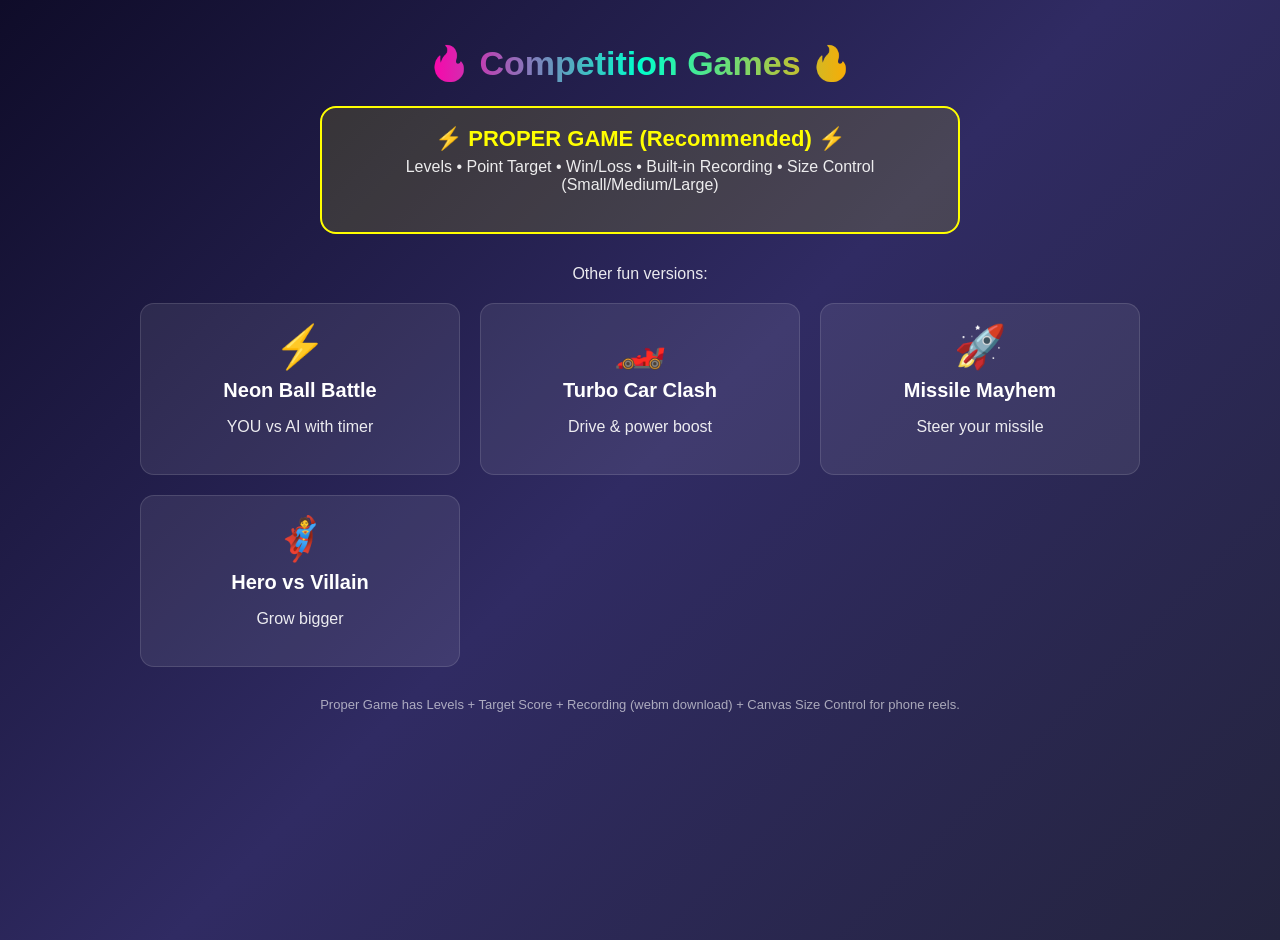
==== index.html @ e2aec72e "Add featured Proper Game with levels and recording" ====
<!DOCTYPE html>
<html lang="en">
<head>
<meta charset="UTF-8">
<meta name="viewport" content="width=device-width, initial-scale=1.0">
<title>Competition Games Collection</title>
<style>
  body {
    margin: 0;
    background: linear-gradient(135deg, #0f0c29, #302b63, #24243e);
    color: #fff;
    font-family: 'Segoe UI', Arial, sans-serif;
    min-height: 100vh;
    display: flex;
    flex-direction: column;
    align-items: center;
    padding: 20px;
  }
  h1 {
    font-size: 34px;
    margin-bottom: 8px;
    background: linear-gradient(90deg, #ff00aa, #00ffcc, #ffaa00);
    -webkit-background-clip: text;
    -webkit-text-fill-color: transparent;
    text-align: center;
  }
  .featured {
    background: rgba(255,255,0,0.12);
    border: 2px solid #ffff00;
    border-radius: 16px;
    padding: 18px;
    margin: 15px 0;
    text-align: center;
    max-width: 600px;
  }
  .featured a { color: #ffff00; font-size: 22px; font-weight: bold; text-decoration: none; }
  .featured p { margin-top: 6px; opacity: 0.9; }
  p { text-align: center; max-width: 720px; opacity: 0.9; margin-bottom: 20px; }
  .grid {
    display: grid;
    grid-template-columns: repeat(auto-fit, minmax(260px, 1fr));
    gap: 20px;
    width: 100%;
    max-width: 1000px;
  }
  .card {
    background: rgba(255,255,255,0.08);
    border-radius: 14px;
    padding: 18px;
    text-align: center;
    text-decoration: none;
    color: #fff;
    border: 1px solid rgba(255,255,255,0.12);
    transition: transform 0.25s;
  }
  .card:hover { transform: translateY(-6px); }
  .emoji { font-size: 42px; }
  .card h2 { margin: 8px 0; font-size: 20px; }
  footer { margin-top: 30px; opacity: 0.6; font-size: 13px; text-align: center; }
</style>
</head>
<body>
<h1>🔥 Competition Games 🔥</h1>

<div class="featured">
  <a href="proper_game.html">⚡ PROPER GAME (Recommended) ⚡</a>
  <p>Levels • Point Target • Win/Loss • Built-in Recording • Size Control (Small/Medium/Large)</p>
</div>

<p>Other fun versions:</p>

<div class="grid">
  <a class="card" href="ball_battle.html">
    <div class="emoji">⚡</div>
    <h2>Neon Ball Battle</h2>
    <p>YOU vs AI with timer</p>
  </a>
  <a class="card" href="car_clash.html">
    <div class="emoji">🏎️</div>
    <h2>Turbo Car Clash</h2>
    <p>Drive & power boost</p>
  </a>
  <a class="card" href="missile_mayhem.html">
    <div class="emoji">🚀</div>
    <h2>Missile Mayhem</h2>
    <p>Steer your missile</p>
  </a>
  <a class="card" href="hero_clash.html">
    <div class="emoji">🦸</div>
    <h2>Hero vs Villain</h2>
    <p>Grow bigger</p>
  </a>
</div>

<footer>
  Proper Game has Levels + Target Score + Recording (webm download) + Canvas Size Control for phone reels.
</footer>
</body>
</html>
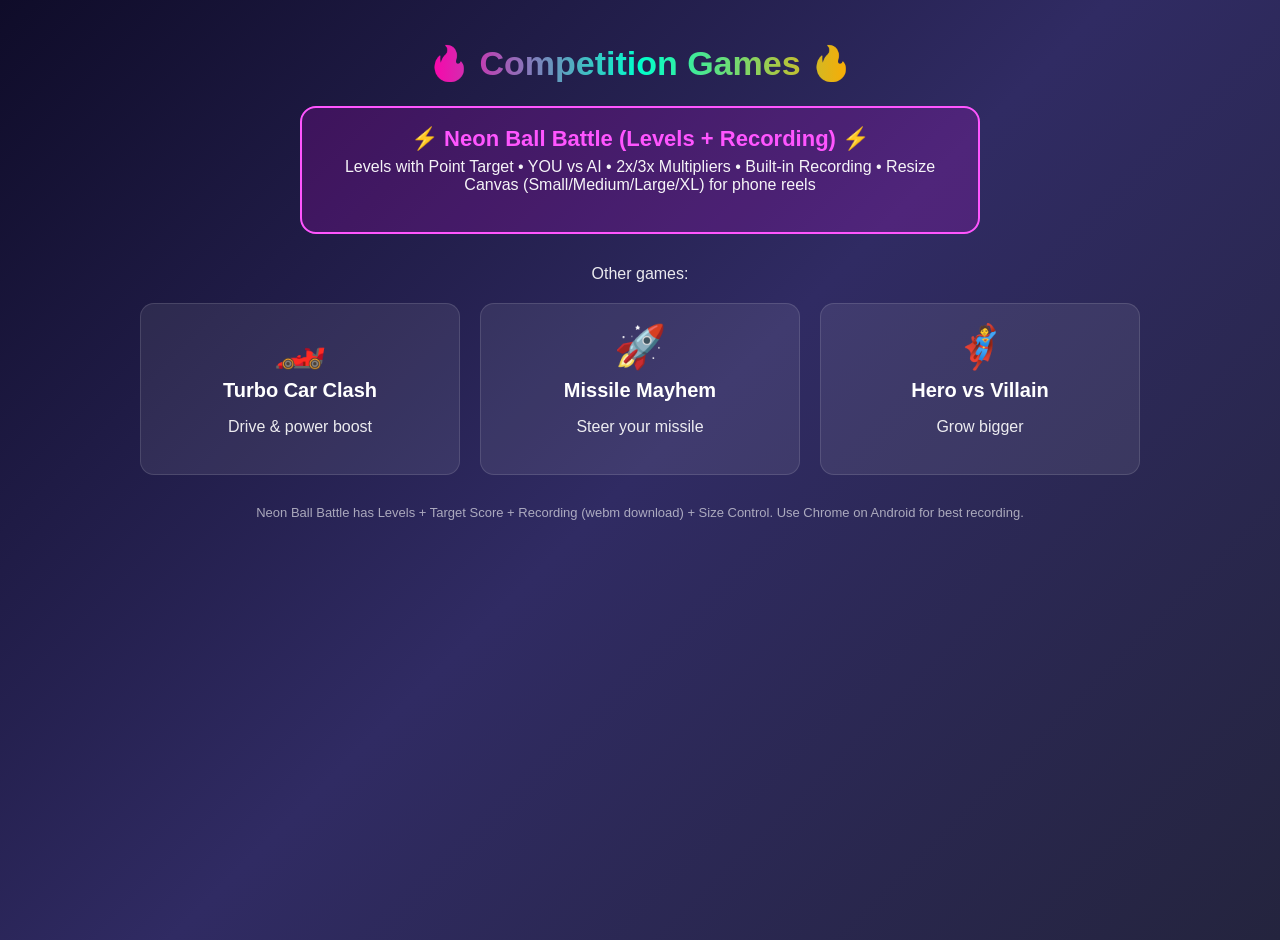
==== commit 5ebcd92a: "Highlight levels + recording features in Neon Ball Battle" ====
--- a/index.html
+++ b/index.html
@@ -25,16 +25,16 @@
     text-align: center;
   }
   .featured {
-    background: rgba(255,255,0,0.12);
-    border: 2px solid #ffff00;
+    background: rgba(255,0,255,0.15);
+    border: 2px solid #ff55ff;
     border-radius: 16px;
     padding: 18px;
     margin: 15px 0;
     text-align: center;
-    max-width: 600px;
+    max-width: 640px;
   }
-  .featured a { color: #ffff00; font-size: 22px; font-weight: bold; text-decoration: none; }
-  .featured p { margin-top: 6px; opacity: 0.9; }
+  .featured a { color: #ff55ff; font-size: 22px; font-weight: bold; text-decoration: none; }
+  .featured p { margin-top: 6px; opacity: 0.95; }
   p { text-align: center; max-width: 720px; opacity: 0.9; margin-bottom: 20px; }
   .grid {
     display: grid;
@@ -63,18 +63,13 @@
 <h1>🔥 Competition Games 🔥</h1>
 
 <div class="featured">
-  <a href="proper_game.html">⚡ PROPER GAME (Recommended) ⚡</a>
-  <p>Levels • Point Target • Win/Loss • Built-in Recording • Size Control (Small/Medium/Large)</p>
+  <a href="ball_battle.html">⚡ Neon Ball Battle (Levels + Recording) ⚡</a>
+  <p>Levels with Point Target • YOU vs AI • 2x/3x Multipliers • Built-in Recording • Resize Canvas (Small/Medium/Large/XL) for phone reels</p>
 </div>
 
-<p>Other fun versions:</p>
+<p>Other games:</p>
 
 <div class="grid">
-  <a class="card" href="ball_battle.html">
-    <div class="emoji">⚡</div>
-    <h2>Neon Ball Battle</h2>
-    <p>YOU vs AI with timer</p>
-  </a>
   <a class="card" href="car_clash.html">
     <div class="emoji">🏎️</div>
     <h2>Turbo Car Clash</h2>
@@ -93,7 +88,7 @@
 </div>
 
 <footer>
-  Proper Game has Levels + Target Score + Recording (webm download) + Canvas Size Control for phone reels.
+  Neon Ball Battle has Levels + Target Score + Recording (webm download) + Size Control. Use Chrome on Android for best recording.
 </footer>
 </body>
 </html>
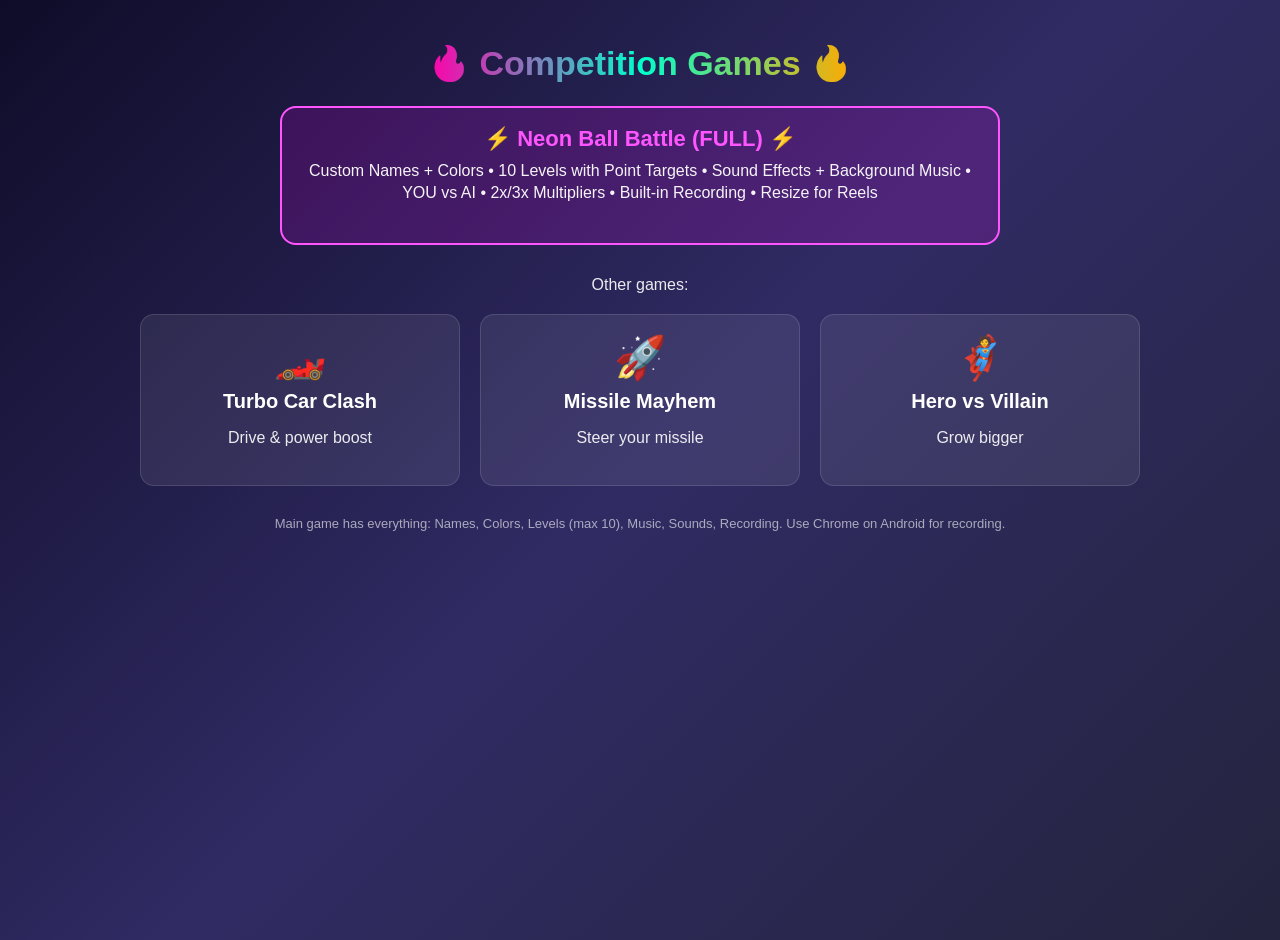
==== commit e74c8a64: "Update featured game description with names, colors, music and level limit" ====
--- a/index.html
+++ b/index.html
@@ -31,10 +31,10 @@
     padding: 18px;
     margin: 15px 0;
     text-align: center;
-    max-width: 640px;
+    max-width: 680px;
   }
   .featured a { color: #ff55ff; font-size: 22px; font-weight: bold; text-decoration: none; }
-  .featured p { margin-top: 6px; opacity: 0.95; }
+  .featured p { margin-top: 8px; opacity: 0.95; line-height: 1.4; }
   p { text-align: center; max-width: 720px; opacity: 0.9; margin-bottom: 20px; }
   .grid {
     display: grid;
@@ -63,8 +63,8 @@
 <h1>🔥 Competition Games 🔥</h1>
 
 <div class="featured">
-  <a href="ball_battle.html">⚡ Neon Ball Battle (Levels + Recording) ⚡</a>
-  <p>Levels with Point Target • YOU vs AI • 2x/3x Multipliers • Built-in Recording • Resize Canvas (Small/Medium/Large/XL) for phone reels</p>
+  <a href="ball_battle.html">⚡ Neon Ball Battle (FULL) ⚡</a>
+  <p>Custom Names + Colors • 10 Levels with Point Targets • Sound Effects + Background Music • YOU vs AI • 2x/3x Multipliers • Built-in Recording • Resize for Reels</p>
 </div>
 
 <p>Other games:</p>
@@ -88,7 +88,7 @@
 </div>
 
 <footer>
-  Neon Ball Battle has Levels + Target Score + Recording (webm download) + Size Control. Use Chrome on Android for best recording.
+  Main game has everything: Names, Colors, Levels (max 10), Music, Sounds, Recording. Use Chrome on Android for recording.
 </footer>
 </body>
 </html>
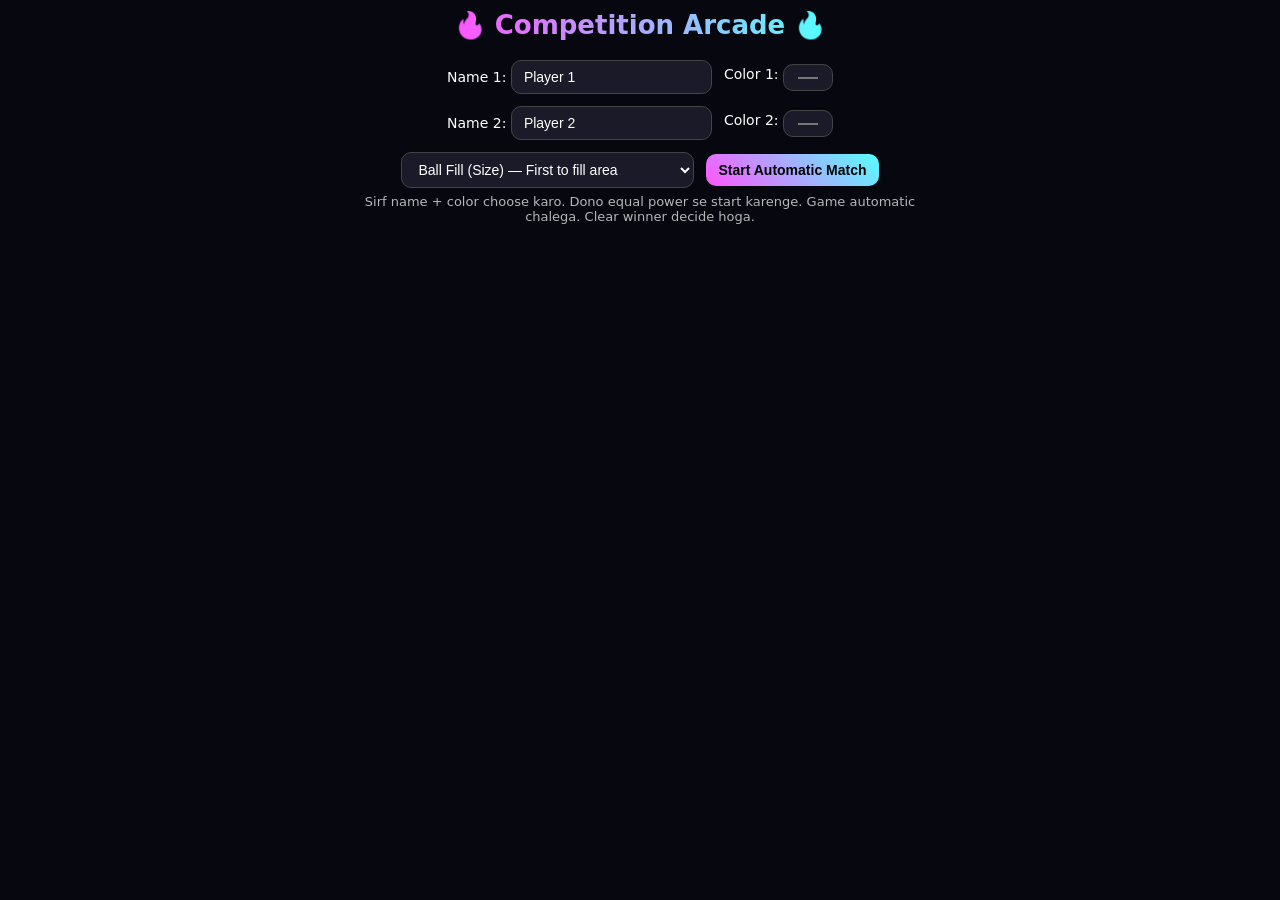
==== commit 704cd59e: "Add full automatic Competition Arcade with 6 modes, equal starts, multipliers, clear winners, record" ====
--- a/index.html
+++ b/index.html
@@ -2,93 +2,469 @@
 <html lang="en">
 <head>
 <meta charset="UTF-8">
-<meta name="viewport" content="width=device-width, initial-scale=1.0">
-<title>Competition Games Collection</title>
+<meta name="viewport" content="width=device-width, initial-scale=1.0, user-scalable=no">
+<title>Competition Games Arcade</title>
 <style>
+  * { margin: 0; padding: 0; box-sizing: border-box; }
   body {
-    margin: 0;
-    background: linear-gradient(135deg, #0f0c29, #302b63, #24243e);
+    background: #07070f;
     color: #fff;
-    font-family: 'Segoe UI', Arial, sans-serif;
-    min-height: 100vh;
+    font-family: system-ui, Arial, sans-serif;
     display: flex;
     flex-direction: column;
     align-items: center;
-    padding: 20px;
-  }
-  h1 {
-    font-size: 34px;
-    margin-bottom: 8px;
-    background: linear-gradient(90deg, #ff00aa, #00ffcc, #ffaa00);
-    -webkit-background-clip: text;
-    -webkit-text-fill-color: transparent;
-    text-align: center;
-  }
-  .featured {
-    background: rgba(255,0,255,0.15);
-    border: 2px solid #ff55ff;
-    border-radius: 16px;
-    padding: 18px;
-    margin: 15px 0;
-    text-align: center;
-    max-width: 680px;
-  }
-  .featured a { color: #ff55ff; font-size: 22px; font-weight: bold; text-decoration: none; }
-  .featured p { margin-top: 8px; opacity: 0.95; line-height: 1.4; }
-  p { text-align: center; max-width: 720px; opacity: 0.9; margin-bottom: 20px; }
-  .grid {
-    display: grid;
-    grid-template-columns: repeat(auto-fit, minmax(260px, 1fr));
-    gap: 20px;
-    width: 100%;
-    max-width: 1000px;
-  }
-  .card {
-    background: rgba(255,255,255,0.08);
-    border-radius: 14px;
-    padding: 18px;
-    text-align: center;
-    text-decoration: none;
-    color: #fff;
-    border: 1px solid rgba(255,255,255,0.12);
-    transition: transform 0.25s;
-  }
-  .card:hover { transform: translateY(-6px); }
-  .emoji { font-size: 42px; }
-  .card h2 { margin: 8px 0; font-size: 20px; }
-  footer { margin-top: 30px; opacity: 0.6; font-size: 13px; text-align: center; }
+    min-height: 100vh;
+    overflow: hidden;
+  }
+  h1 { margin: 10px 0 6px; font-size: 26px; background: linear-gradient(90deg,#ff55ff,#55ffff); -webkit-background-clip: text; -webkit-text-fill-color: transparent; }
+  #setup, #gameWrap { width: 100%; max-width: 980px; display: flex; flex-direction: column; align-items: center; padding: 8px; }
+  .row { display: flex; gap: 12px; flex-wrap: wrap; justify-content: center; margin: 6px 0; align-items: center; }
+  label { font-size: 14px; }
+  input, select, button {
+    padding: 8px 12px; border-radius: 10px; border: 1px solid #444; background: #1a1a28; color: #fff; font-size: 14px;
+  }
+  button { background: linear-gradient(45deg,#ff55ff,#55ffff); color: #000; font-weight: bold; cursor: pointer; border: none; }
+  button:hover { opacity: 0.9; }
+  #modeSelect { min-width: 220px; }
+  canvas { border: 3px solid #333; border-radius: 12px; background: #0d0d18; max-width: 100%; box-shadow: 0 0 30px rgba(255,85,255,0.3); }
+  #hud { display: flex; gap: 16px; flex-wrap: wrap; justify-content: center; margin: 8px; font-size: 15px; font-weight: bold; }
+  .p1 { color: var(--c1, #ff55ff); }
+  .p2 { color: var(--c2, #55ffff); }
+  #status { color: #ffee55; }
+  #controls { margin-top: 8px; display: flex; gap: 8px; flex-wrap: wrap; justify-content: center; }
+  #recordBtn { background: #e33; color: #fff; }
+  #musicBtn { background: #2a8; color: #fff; }
+  #overlay {
+    display: none; position: fixed; inset: 0; background: rgba(0,0,0,0.88);
+    flex-direction: column; align-items: center; justify-content: center; z-index: 20; text-align: center; padding: 20px;
+  }
+  #overlay h2 { font-size: 32px; margin-bottom: 10px; }
+  #overlay p { font-size: 18px; margin-bottom: 16px; }
 </style>
 </head>
 <body>
-<h1>🔥 Competition Games 🔥</h1>
-
-<div class="featured">
-  <a href="ball_battle.html">⚡ Neon Ball Battle (FULL) ⚡</a>
-  <p>Custom Names + Colors • 10 Levels with Point Targets • Sound Effects + Background Music • YOU vs AI • 2x/3x Multipliers • Built-in Recording • Resize for Reels</p>
+<h1>🔥 Competition Arcade 🔥</h1>
+
+<div id="setup">
+  <div class="row">
+    <label>Name 1: <input id="n1" value="Player 1" maxlength="14"></label>
+    <label>Color 1: <input type="color" id="c1" value="#ff3366"></label>
+  </div>
+  <div class="row">
+    <label>Name 2: <input id="n2" value="Player 2" maxlength="14"></label>
+    <label>Color 2: <input type="color" id="c2" value="#33aaff"></label>
+  </div>
+  <div class="row">
+    <select id="modeSelect">
+      <option value="ballfill">Ball Fill (Size) — First to fill area</option>
+      <option value="ballspawn">Ball Spawn (Quantity) — More balls win</option>
+      <option value="carcrash">Car Crash Power</option>
+      <option value="missiledodge">Missile / Meteor Dodge</option>
+      <option value="crystalrace">Crystal Race</option>
+      <option value="orbitsurvival">Orbit Survival</option>
+    </select>
+    <button onclick="startMatch()">Start Automatic Match</button>
+  </div>
+  <p style="opacity:0.7; font-size:13px; text-align:center; max-width:600px;">Sirf name + color choose karo. Dono equal power se start karenge. Game automatic chalega. Clear winner decide hoga.</p>
 </div>
 
-<p>Other games:</p>
-
-<div class="grid">
-  <a class="card" href="car_clash.html">
-    <div class="emoji">🏎️</div>
-    <h2>Turbo Car Clash</h2>
-    <p>Drive & power boost</p>
-  </a>
-  <a class="card" href="missile_mayhem.html">
-    <div class="emoji">🚀</div>
-    <h2>Missile Mayhem</h2>
-    <p>Steer your missile</p>
-  </a>
-  <a class="card" href="hero_clash.html">
-    <div class="emoji">🦸</div>
-    <h2>Hero vs Villain</h2>
-    <p>Grow bigger</p>
-  </a>
+<div id="gameWrap" style="display:none;">
+  <div id="hud">
+    <span id="modeTitle"></span>
+    <span class="p1" id="s1">0</span>
+    <span class="p2" id="s2">0</span>
+    <span id="status">Running...</span>
+    <span id="timer">Time: --</span>
+  </div>
+  <canvas id="c" width="860" height="480"></canvas>
+  <div id="controls">
+    <button onclick="pauseToggle()">Pause</button>
+    <button onclick="restartMatch()">Restart</button>
+    <button onclick="backToMenu()">Menu</button>
+    <button id="recordBtn" onclick="toggleRecord()">🔴 Record</button>
+    <button id="musicBtn" onclick="toggleMusic()">🎵 Music</button>
+    <select id="sizeSel" onchange="resizeCanvas()">
+      <option value="640x360">Small</option>
+      <option value="860x480" selected>Medium</option>
+      <option value="1080x600">Large</option>
+    </select>
+  </div>
 </div>
 
-<footer>
-  Main game has everything: Names, Colors, Levels (max 10), Music, Sounds, Recording. Use Chrome on Android for recording.
-</footer>
+<div id="overlay">
+  <h2 id="ovTitle">Winner!</h2>
+  <p id="ovMsg"></p>
+  <button onclick="restartMatch()">Play Again</button>
+  <button onclick="backToMenu()">Menu</button>
+</div>
+
+<script>
+const canvas = document.getElementById('c');
+const ctx = canvas.getContext('2d');
+let W = canvas.width, H = canvas.height;
+let mode = 'ballfill';
+let running = false, paused = false;
+let timeLeft = 60;
+let lastTick = 0;
+let entities = [];
+let mults = [];
+let particles = [];
+let p1Name = 'P1', p2Name = 'P2', p1Color = '#ff3366', p2Color = '#33aaff';
+let score1 = 0, score2 = 0;
+let recording = false, mediaRecorder = null, chunks = [];
+let audioCtx = null, musicOn = false, musicTimer = null;
+
+function initAudio() { if (!audioCtx) audioCtx = new (window.AudioContext || window.webkitAudioContext)(); }
+function tone(f, d=0.12, t='sine', v=0.12) {
+  if (!audioCtx) return;
+  const o = audioCtx.createOscillator(), g = audioCtx.createGain();
+  o.type = t; o.frequency.value = f;
+  g.gain.setValueAtTime(v, audioCtx.currentTime);
+  g.gain.exponentialRampToValueAtTime(0.001, audioCtx.currentTime + d);
+  o.connect(g); g.connect(audioCtx.destination);
+  o.start(); o.stop(audioCtx.currentTime + d);
+}
+function sfxMult() { tone(520,0.1); tone(780,0.08); }
+function sfxHit() { tone(160,0.1,'square',0.1); }
+function sfxWin() { tone(523,0.2); tone(659,0.2); tone(784,0.3); }
+function startMusic() {
+  if (musicTimer) clearInterval(musicTimer);
+  const ns = [220,277,330,440,330,277];
+  let i=0;
+  musicTimer = setInterval(()=>{ if(musicOn&&audioCtx) tone(ns[i++%ns.length],0.2,'triangle',0.05); }, 380);
+}
+function toggleMusic() {
+  initAudio(); musicOn = !musicOn;
+  document.getElementById('musicBtn').textContent = musicOn ? '🎵 ON' : '🎵 Music';
+  if (musicOn) startMusic(); else if (musicTimer) clearInterval(musicTimer);
+}
+
+function startMatch() {
+  p1Name = document.getElementById('n1').value || 'Player 1';
+  p2Name = document.getElementById('n2').value || 'Player 2';
+  p1Color = document.getElementById('c1').value;
+  p2Color = document.getElementById('c2').value;
+  mode = document.getElementById('modeSelect').value;
+  document.getElementById('setup').style.display = 'none';
+  document.getElementById('gameWrap').style.display = 'flex';
+  document.body.style.setProperty('--c1', p1Color);
+  document.body.style.setProperty('--c2', p2Color);
+  document.getElementById('modeTitle').textContent = mode.toUpperCase();
+  restartMatch();
+  initAudio();
+}
+
+function restartMatch() {
+  running = true; paused = false;
+  timeLeft = mode === 'orbitsurvival' || mode === 'missiledodge' ? 45 : 50;
+  score1 = score2 = 0;
+  entities = []; mults = []; particles = [];
+  document.getElementById('overlay').style.display = 'none';
+  document.getElementById('status').textContent = 'Running...';
+  lastTick = performance.now();
+
+  if (mode === 'ballfill' || mode === 'ballspawn') {
+    entities.push(makeBall(W*0.28, H/2, p1Color, 1, p1Name));
+    entities.push(makeBall(W*0.72, H/2, p2Color, 2, p2Name));
+  } else if (mode === 'carcrash') {
+    entities.push(makeCar(W*0.25, H*0.4, p1Color, 1, p1Name));
+    entities.push(makeCar(W*0.75, H*0.6, p2Color, 2, p2Name));
+  } else {
+    entities.push(makeBall(W*0.3, H/2, p1Color, 1, p1Name));
+    entities.push(makeBall(W*0.7, H/2, p2Color, 2, p2Name));
+  }
+  spawnMult();
+  requestAnimationFrame(loop);
+}
+
+function makeBall(x,y,col,team,name) {
+  return { type:'ball', x,y, vx:(Math.random()-0.5)*3, vy:(Math.random()-0.5)*3, r:18, col, team, name, power:1, alive:true };
+}
+function makeCar(x,y,col,team,name) {
+  return { type:'car', x,y, vx:0, vy:0, ang: team===1?0:Math.PI, w:60, h:28, col, team, name, power:100, alive:true };
+}
+
+function spawnMult() {
+  if (!running || mults.length > 4) return;
+  const vals = [2,2,2,3,3,5,5,10];
+  mults.push({
+    x: 60 + Math.random()*(W-120),
+    y: 60 + Math.random()*(H-120),
+    v: vals[Math.floor(Math.random()*vals.length)],
+    life: 280
+  });
+  setTimeout(spawnMult, 1800 + Math.random()*1200);
+}
+
+function aiSeek(e) {
+  if (!e.alive) return;
+  let target = null, best = 1e9;
+  mults.forEach(m => {
+    const d = Math.hypot(m.x-e.x, m.y-e.y);
+    if (d < best) { best = d; target = m; }
+  });
+  if (target) {
+    const ang = Math.atan2(target.y - e.y, target.x - e.x);
+    if (e.type === 'ball') {
+      e.vx += Math.cos(ang) * 0.18;
+      e.vy += Math.sin(ang) * 0.18;
+    } else if (e.type === 'car') {
+      e.ang += (ang - e.ang) * 0.08;
+      e.vx += Math.cos(e.ang) * 0.35;
+      e.vy += Math.sin(e.ang) * 0.35;
+    }
+  } else {
+    if (Math.random()<0.03) {
+      e.vx += (Math.random()-0.5)*1.5;
+      e.vy += (Math.random()-0.5)*1.5;
+    }
+  }
+}
+
+function update() {
+  if (!running || paused) return;
+  const now = performance.now();
+  if (now - lastTick > 1000) {
+    timeLeft--; lastTick = now;
+    document.getElementById('timer').textContent = 'Time: ' + Math.max(0,timeLeft) + 's';
+    if (timeLeft <= 0) endByTime();
+  }
+
+  entities.forEach(e => {
+    if (!e.alive) return;
+    aiSeek(e);
+    e.vx *= 0.98; e.vy *= 0.98;
+    const sp = Math.hypot(e.vx, e.vy);
+    const max = e.type==='car' ? 6 : 7;
+    if (sp > max) { e.vx *= max/sp; e.vy *= max/sp; }
+    e.x += e.vx; e.y += e.vy;
+    const rr = e.r || e.w/2;
+    if (e.x < rr) { e.x = rr; e.vx = Math.abs(e.vx); }
+    if (e.x > W-rr) { e.x = W-rr; e.vx = -Math.abs(e.vx); }
+    if (e.y < rr) { e.y = rr; e.vy = Math.abs(e.vy); }
+    if (e.y > H-rr) { e.y = H-rr; e.vy = -Math.abs(e.vy); }
+  });
+
+  for (let i=0;i<entities.length;i++) {
+    for (let j=i+1;j<entities.length;j++) {
+      const a=entities[i], b=entities[j];
+      if (!a.alive || !b.alive || a.team===b.team) continue;
+      const d = Math.hypot(a.x-b.x, a.y-b.y);
+      const ra = a.r || a.w/2, rb = b.r || b.w/2;
+      if (d < ra+rb && d>0) {
+        if (mode === 'carcrash') {
+          const impact = Math.min(a.power, b.power) * 0.35 + 8;
+          a.power = Math.max(0, a.power - impact);
+          b.power = Math.max(0, b.power - impact);
+          sfxHit();
+          if (a.power <= 0) a.alive = false;
+          if (b.power <= 0) b.alive = false;
+          if (!a.alive || !b.alive) checkCarWinner();
+        } else {
+          const nx=(b.x-a.x)/d, ny=(b.y-a.y)/d;
+          const ov = (ra+rb-d)/2;
+          a.x -= nx*ov; b.x += nx*ov;
+          const rvx = a.vx-b.vx, rvy=a.vy-b.vy;
+          const sep = rvx*nx + rvy*ny;
+          if (sep<0) {
+            a.vx -= sep*nx*0.6; a.vy -= sep*ny*0.6;
+            b.vx += sep*nx*0.6; b.vy += sep*ny*0.6;
+          }
+          sfxHit();
+        }
+      }
+    }
+  }
+
+  mults = mults.filter(m => {
+    m.life--;
+    entities.forEach(e => {
+      if (!e.alive) return;
+      const d = Math.hypot(e.x-m.x, e.y-m.y);
+      const rr = e.r || e.w/2;
+      if (d < rr + 18) {
+        applyMult(e, m.v);
+        m.life = 0;
+        sfxMult();
+        for(let k=0;k<8;k++) particles.push({x:m.x,y:m.y,vx:(Math.random()-0.5)*8,vy:(Math.random()-0.5)*8,life:20,col:'#ff0'});
+      }
+    });
+    return m.life > 0;
+  });
+
+  particles = particles.filter(p => { p.x+=p.vx; p.y+=p.vy; p.life--; return p.life>0; });
+
+  if (mode === 'ballfill') {
+    score1 = entities.filter(e=>e.team===1).reduce((s,e)=>s+e.r*e.r,0);
+    score2 = entities.filter(e=>e.team===2).reduce((s,e)=>s+e.r*e.r,0);
+    const target = (W*H)*0.22;
+    if (score1 >= target) endMatch(1, 'filled the area first!');
+    if (score2 >= target) endMatch(2, 'filled the area first!');
+  } else if (mode === 'ballspawn') {
+    score1 = entities.filter(e=>e.team===1 && e.alive).length;
+    score2 = entities.filter(e=>e.team===2 && e.alive).length;
+    if (score1 >= 8) endMatch(1, 'spawned the most balls!');
+    if (score2 >= 8) endMatch(2, 'spawned the most balls!');
+  } else if (mode === 'crystalrace') {
+    if (score1 >= 120) endMatch(1, 'reached crystal target!');
+    if (score2 >= 120) endMatch(2, 'reached crystal target!');
+  } else if (mode === 'carcrash') {
+    score1 = Math.max(0, entities.find(e=>e.team===1)?.power || 0);
+    score2 = Math.max(0, entities.find(e=>e.team===2)?.power || 0);
+  }
+
+  updateHUD();
+}
+
+function applyMult(e, v) {
+  if (mode === 'ballfill') {
+    e.r = Math.min(e.r * (1 + v*0.12), 90);
+  } else if (mode === 'ballspawn') {
+    const count = Math.min(v, 4);
+    for (let i=0;i<count-1;i++) {
+      entities.push(makeBall(e.x+(Math.random()-0.5)*40, e.y+(Math.random()-0.5)*40, e.col, e.team, e.name));
+    }
+    e.r = Math.min(e.r + 2, 40);
+  } else if (mode === 'carcrash') {
+    e.power = Math.min(200, e.power + v * 8);
+  } else if (mode === 'crystalrace') {
+    if (e.team===1) score1 += v * 6; else score2 += v * 6;
+  } else {
+    e.r = Math.min(e.r + v, 50);
+    if (e.team===1) score1 += v*4; else score2 += v*4;
+  }
+}
+
+function checkCarWinner() {
+  const a = entities.find(e=>e.team===1);
+  const b = entities.find(e=>e.team===2);
+  if (!a.alive && !b.alive) endMatch(0, 'Both destroyed! Tie.');
+  else if (!a.alive) endMatch(2, 'survived with more power!');
+  else if (!b.alive) endMatch(1, 'survived with more power!');
+}
+
+function endByTime() {
+  if (score1 > score2) endMatch(1, 'higher score when time ended!');
+  else if (score2 > score1) endMatch(2, 'higher score when time ended!');
+  else endMatch(0, 'Exact tie!');
+}
+
+function endMatch(winner, reason) {
+  if (!running) return;
+  running = false;
+  sfxWin();
+  const ov = document.getElementById('overlay');
+  const title = document.getElementById('ovTitle');
+  const msg = document.getElementById('ovMsg');
+  if (winner === 1) { title.textContent = p1Name + ' WINS!'; title.style.color = p1Color; }
+  else if (winner === 2) { title.textContent = p2Name + ' WINS!'; title.style.color = p2Color; }
+  else { title.textContent = 'TIE!'; title.style.color = '#ff0'; }
+  msg.textContent = reason + ' | Score: ' + Math.round(score1) + ' - ' + Math.round(score2);
+  ov.style.display = 'flex';
+}
+
+function updateHUD() {
+  document.getElementById('s1').textContent = p1Name + ': ' + Math.round(score1);
+  document.getElementById('s2').textContent = p2Name + ': ' + Math.round(score2);
+  document.getElementById('status').textContent = paused ? 'Paused' : 'Running';
+}
+
+function draw() {
+  ctx.fillStyle = 'rgba(7,7,15,0.35)';
+  ctx.fillRect(0,0,W,H);
+  ctx.strokeStyle = '#333'; ctx.lineWidth = 4;
+  ctx.strokeRect(4,4,W-8,H-8);
+
+  mults.forEach(m => {
+    ctx.save();
+    ctx.font = 'bold 22px system-ui';
+    ctx.fillStyle = m.v>=5 ? '#ff0' : '#fff';
+    ctx.shadowBlur = 12; ctx.shadowColor = '#ff0';
+    ctx.textAlign = 'center';
+    ctx.fillText(m.v+'x', m.x, m.y);
+    ctx.restore();
+  });
+
+  particles.forEach(p => {
+    ctx.globalAlpha = p.life/20;
+    ctx.fillStyle = p.col;
+    ctx.beginPath(); ctx.arc(p.x,p.y,3,0,Math.PI*2); ctx.fill();
+    ctx.globalAlpha = 1;
+  });
+
+  entities.forEach(e => {
+    if (!e.alive) return;
+    ctx.save();
+    ctx.shadowBlur = 15; ctx.shadowColor = e.col;
+    if (e.type === 'ball') {
+      const g = ctx.createRadialGradient(e.x,e.y,0,e.x,e.y,e.r);
+      g.addColorStop(0,'#fff'); g.addColorStop(0.4,e.col); g.addColorStop(1,e.col+'00');
+      ctx.fillStyle = g;
+      ctx.beginPath(); ctx.arc(e.x,e.y,e.r,0,Math.PI*2); ctx.fill();
+    } else if (e.type === 'car') {
+      ctx.translate(e.x,e.y); ctx.rotate(e.ang);
+      ctx.fillStyle = e.col;
+      ctx.fillRect(-e.w/2,-e.h/2,e.w,e.h);
+      ctx.fillStyle = '#88ccff';
+      ctx.fillRect(-5,-e.h/2+3,18,e.h-6);
+    }
+    ctx.restore();
+    ctx.fillStyle = '#fff';
+    ctx.font = '11px system-ui';
+    ctx.textAlign = 'center';
+    ctx.fillText(e.name, e.x, e.y - (e.r||20) - 6);
+    if (e.type==='car') {
+      ctx.fillText(Math.round(e.power)+'p', e.x, e.y + 22);
+    }
+  });
+}
+
+function loop(t) {
+  update();
+  draw();
+  if (running) requestAnimationFrame(loop);
+}
+
+function pauseToggle() { paused = !paused; updateHUD(); }
+function backToMenu() {
+  running = false;
+  document.getElementById('gameWrap').style.display = 'none';
+  document.getElementById('setup').style.display = 'flex';
+  document.getElementById('overlay').style.display = 'none';
+}
+
+function resizeCanvas() {
+  const [w,h] = document.getElementById('sizeSel').value.split('x').map(Number);
+  canvas.width = w; canvas.height = h;
+  W = w; H = h;
+  if (running) restartMatch();
+}
+
+async function toggleRecord() {
+  const btn = document.getElementById('recordBtn');
+  if (!recording) {
+    try {
+      const stream = canvas.captureStream(30);
+      mediaRecorder = new MediaRecorder(stream, {mimeType:'video/webm'});
+      chunks = [];
+      mediaRecorder.ondataavailable = e => { if(e.data.size) chunks.push(e.data); };
+      mediaRecorder.onstop = () => {
+        const blob = new Blob(chunks, {type:'video/webm'});
+        const a = document.createElement('a');
+        a.href = URL.createObjectURL(blob);
+        a.download = mode + '_match.webm';
+        a.click();
+      };
+      mediaRecorder.start();
+      recording = true;
+      btn.textContent = '⏹️ Stop';
+    } catch(e) { alert('Recording best in Chrome/Android'); }
+  } else {
+    mediaRecorder.stop();
+    recording = false;
+    btn.textContent = '🔴 Record';
+  }
+}
+</script>
 </body>
 </html>
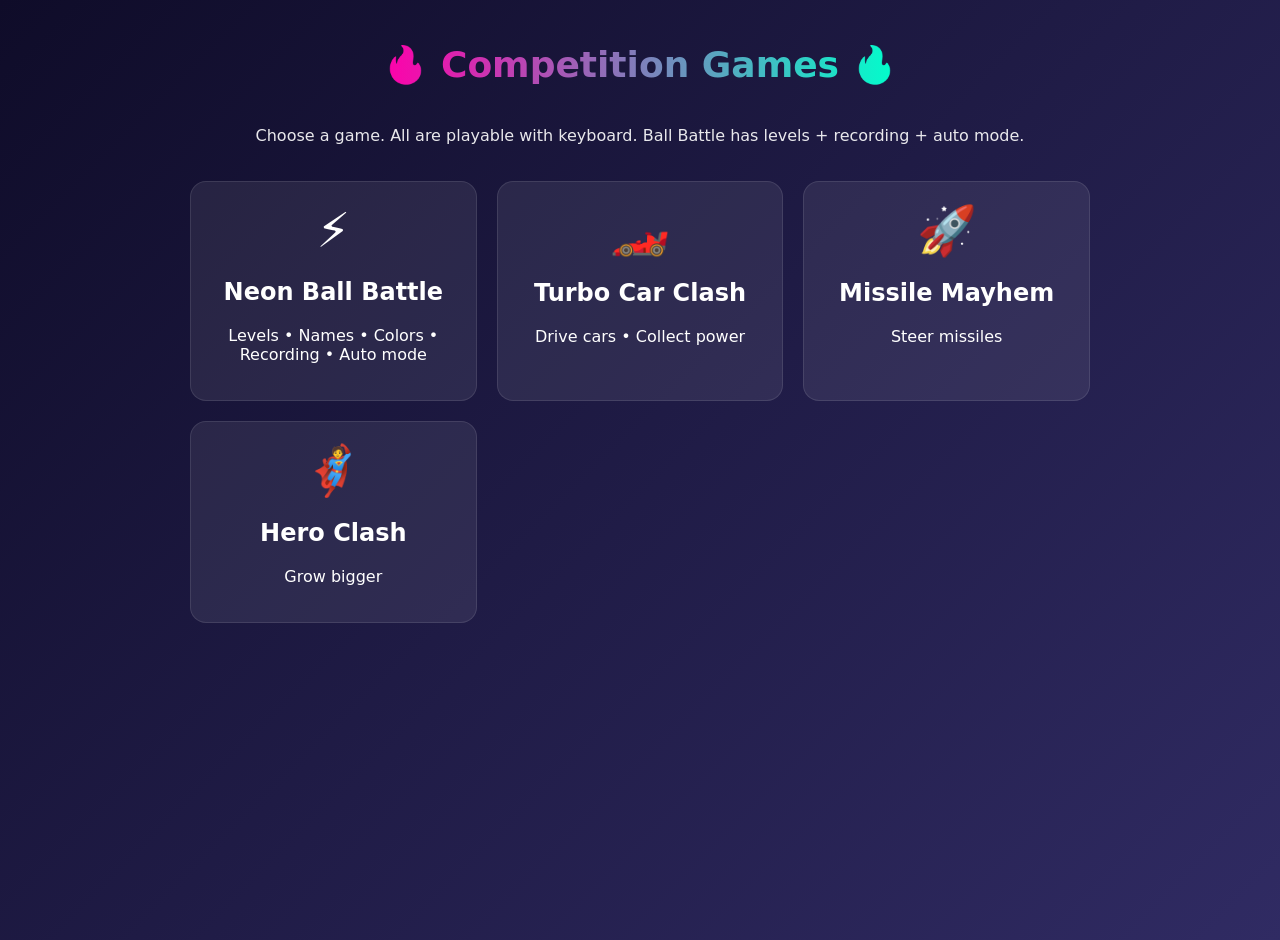
==== commit 1c9657ed: "Clean index linking to 4 working games" ====
--- a/index.html
+++ b/index.html
@@ -2,469 +2,25 @@
 <html lang="en">
 <head>
 <meta charset="UTF-8">
-<meta name="viewport" content="width=device-width, initial-scale=1.0, user-scalable=no">
-<title>Competition Games Arcade</title>
+<meta name="viewport" content="width=device-width, initial-scale=1.0">
+<title>Competition Games</title>
 <style>
-  * { margin: 0; padding: 0; box-sizing: border-box; }
-  body {
-    background: #07070f;
-    color: #fff;
-    font-family: system-ui, Arial, sans-serif;
-    display: flex;
-    flex-direction: column;
-    align-items: center;
-    min-height: 100vh;
-    overflow: hidden;
-  }
-  h1 { margin: 10px 0 6px; font-size: 26px; background: linear-gradient(90deg,#ff55ff,#55ffff); -webkit-background-clip: text; -webkit-text-fill-color: transparent; }
-  #setup, #gameWrap { width: 100%; max-width: 980px; display: flex; flex-direction: column; align-items: center; padding: 8px; }
-  .row { display: flex; gap: 12px; flex-wrap: wrap; justify-content: center; margin: 6px 0; align-items: center; }
-  label { font-size: 14px; }
-  input, select, button {
-    padding: 8px 12px; border-radius: 10px; border: 1px solid #444; background: #1a1a28; color: #fff; font-size: 14px;
-  }
-  button { background: linear-gradient(45deg,#ff55ff,#55ffff); color: #000; font-weight: bold; cursor: pointer; border: none; }
-  button:hover { opacity: 0.9; }
-  #modeSelect { min-width: 220px; }
-  canvas { border: 3px solid #333; border-radius: 12px; background: #0d0d18; max-width: 100%; box-shadow: 0 0 30px rgba(255,85,255,0.3); }
-  #hud { display: flex; gap: 16px; flex-wrap: wrap; justify-content: center; margin: 8px; font-size: 15px; font-weight: bold; }
-  .p1 { color: var(--c1, #ff55ff); }
-  .p2 { color: var(--c2, #55ffff); }
-  #status { color: #ffee55; }
-  #controls { margin-top: 8px; display: flex; gap: 8px; flex-wrap: wrap; justify-content: center; }
-  #recordBtn { background: #e33; color: #fff; }
-  #musicBtn { background: #2a8; color: #fff; }
-  #overlay {
-    display: none; position: fixed; inset: 0; background: rgba(0,0,0,0.88);
-    flex-direction: column; align-items: center; justify-content: center; z-index: 20; text-align: center; padding: 20px;
-  }
-  #overlay h2 { font-size: 32px; margin-bottom: 10px; }
-  #overlay p { font-size: 18px; margin-bottom: 16px; }
+body{margin:0;background:linear-gradient(135deg,#0f0c29,#302b63);color:#fff;font-family:system-ui;min-height:100vh;display:flex;flex-direction:column;align-items:center;padding:20px}
+h1{font-size:36px;background:linear-gradient(90deg,#ff00aa,#00ffcc);-webkit-background-clip:text;-webkit-text-fill-color:transparent;text-align:center}
+.grid{display:grid;grid-template-columns:repeat(auto-fit,minmax(240px,1fr));gap:20px;width:100%;max-width:900px;margin-top:20px}
+.card{background:rgba(255,255,255,.08);border-radius:16px;padding:20px;text-align:center;text-decoration:none;color:#fff;border:1px solid rgba(255,255,255,.1);transition:.2s}
+.card:hover{transform:translateY(-5px)}
+.emoji{font-size:48px}
 </style>
 </head>
 <body>
-<h1>🔥 Competition Arcade 🔥</h1>
-
-<div id="setup">
-  <div class="row">
-    <label>Name 1: <input id="n1" value="Player 1" maxlength="14"></label>
-    <label>Color 1: <input type="color" id="c1" value="#ff3366"></label>
-  </div>
-  <div class="row">
-    <label>Name 2: <input id="n2" value="Player 2" maxlength="14"></label>
-    <label>Color 2: <input type="color" id="c2" value="#33aaff"></label>
-  </div>
-  <div class="row">
-    <select id="modeSelect">
-      <option value="ballfill">Ball Fill (Size) — First to fill area</option>
-      <option value="ballspawn">Ball Spawn (Quantity) — More balls win</option>
-      <option value="carcrash">Car Crash Power</option>
-      <option value="missiledodge">Missile / Meteor Dodge</option>
-      <option value="crystalrace">Crystal Race</option>
-      <option value="orbitsurvival">Orbit Survival</option>
-    </select>
-    <button onclick="startMatch()">Start Automatic Match</button>
-  </div>
-  <p style="opacity:0.7; font-size:13px; text-align:center; max-width:600px;">Sirf name + color choose karo. Dono equal power se start karenge. Game automatic chalega. Clear winner decide hoga.</p>
+<h1>🔥 Competition Games 🔥</h1>
+<p style="text-align:center;opacity:.9">Choose a game. All are playable with keyboard. Ball Battle has levels + recording + auto mode.</p>
+<div class="grid">
+  <a class="card" href="ball_battle.html"><div class="emoji">⚡</div><h2>Neon Ball Battle</h2><p>Levels • Names • Colors • Recording • Auto mode</p></a>
+  <a class="card" href="car_clash.html"><div class="emoji">🏎️</div><h2>Turbo Car Clash</h2><p>Drive cars • Collect power</p></a>
+  <a class="card" href="missile_mayhem.html"><div class="emoji">🚀</div><h2>Missile Mayhem</h2><p>Steer missiles</p></a>
+  <a class="card" href="hero_clash.html"><div class="emoji">🦸</div><h2>Hero Clash</h2><p>Grow bigger</p></a>
 </div>
-
-<div id="gameWrap" style="display:none;">
-  <div id="hud">
-    <span id="modeTitle"></span>
-    <span class="p1" id="s1">0</span>
-    <span class="p2" id="s2">0</span>
-    <span id="status">Running...</span>
-    <span id="timer">Time: --</span>
-  </div>
-  <canvas id="c" width="860" height="480"></canvas>
-  <div id="controls">
-    <button onclick="pauseToggle()">Pause</button>
-    <button onclick="restartMatch()">Restart</button>
-    <button onclick="backToMenu()">Menu</button>
-    <button id="recordBtn" onclick="toggleRecord()">🔴 Record</button>
-    <button id="musicBtn" onclick="toggleMusic()">🎵 Music</button>
-    <select id="sizeSel" onchange="resizeCanvas()">
-      <option value="640x360">Small</option>
-      <option value="860x480" selected>Medium</option>
-      <option value="1080x600">Large</option>
-    </select>
-  </div>
-</div>
-
-<div id="overlay">
-  <h2 id="ovTitle">Winner!</h2>
-  <p id="ovMsg"></p>
-  <button onclick="restartMatch()">Play Again</button>
-  <button onclick="backToMenu()">Menu</button>
-</div>
-
-<script>
-const canvas = document.getElementById('c');
-const ctx = canvas.getContext('2d');
-let W = canvas.width, H = canvas.height;
-let mode = 'ballfill';
-let running = false, paused = false;
-let timeLeft = 60;
-let lastTick = 0;
-let entities = [];
-let mults = [];
-let particles = [];
-let p1Name = 'P1', p2Name = 'P2', p1Color = '#ff3366', p2Color = '#33aaff';
-let score1 = 0, score2 = 0;
-let recording = false, mediaRecorder = null, chunks = [];
-let audioCtx = null, musicOn = false, musicTimer = null;
-
-function initAudio() { if (!audioCtx) audioCtx = new (window.AudioContext || window.webkitAudioContext)(); }
-function tone(f, d=0.12, t='sine', v=0.12) {
-  if (!audioCtx) return;
-  const o = audioCtx.createOscillator(), g = audioCtx.createGain();
-  o.type = t; o.frequency.value = f;
-  g.gain.setValueAtTime(v, audioCtx.currentTime);
-  g.gain.exponentialRampToValueAtTime(0.001, audioCtx.currentTime + d);
-  o.connect(g); g.connect(audioCtx.destination);
-  o.start(); o.stop(audioCtx.currentTime + d);
-}
-function sfxMult() { tone(520,0.1); tone(780,0.08); }
-function sfxHit() { tone(160,0.1,'square',0.1); }
-function sfxWin() { tone(523,0.2); tone(659,0.2); tone(784,0.3); }
-function startMusic() {
-  if (musicTimer) clearInterval(musicTimer);
-  const ns = [220,277,330,440,330,277];
-  let i=0;
-  musicTimer = setInterval(()=>{ if(musicOn&&audioCtx) tone(ns[i++%ns.length],0.2,'triangle',0.05); }, 380);
-}
-function toggleMusic() {
-  initAudio(); musicOn = !musicOn;
-  document.getElementById('musicBtn').textContent = musicOn ? '🎵 ON' : '🎵 Music';
-  if (musicOn) startMusic(); else if (musicTimer) clearInterval(musicTimer);
-}
-
-function startMatch() {
-  p1Name = document.getElementById('n1').value || 'Player 1';
-  p2Name = document.getElementById('n2').value || 'Player 2';
-  p1Color = document.getElementById('c1').value;
-  p2Color = document.getElementById('c2').value;
-  mode = document.getElementById('modeSelect').value;
-  document.getElementById('setup').style.display = 'none';
-  document.getElementById('gameWrap').style.display = 'flex';
-  document.body.style.setProperty('--c1', p1Color);
-  document.body.style.setProperty('--c2', p2Color);
-  document.getElementById('modeTitle').textContent = mode.toUpperCase();
-  restartMatch();
-  initAudio();
-}
-
-function restartMatch() {
-  running = true; paused = false;
-  timeLeft = mode === 'orbitsurvival' || mode === 'missiledodge' ? 45 : 50;
-  score1 = score2 = 0;
-  entities = []; mults = []; particles = [];
-  document.getElementById('overlay').style.display = 'none';
-  document.getElementById('status').textContent = 'Running...';
-  lastTick = performance.now();
-
-  if (mode === 'ballfill' || mode === 'ballspawn') {
-    entities.push(makeBall(W*0.28, H/2, p1Color, 1, p1Name));
-    entities.push(makeBall(W*0.72, H/2, p2Color, 2, p2Name));
-  } else if (mode === 'carcrash') {
-    entities.push(makeCar(W*0.25, H*0.4, p1Color, 1, p1Name));
-    entities.push(makeCar(W*0.75, H*0.6, p2Color, 2, p2Name));
-  } else {
-    entities.push(makeBall(W*0.3, H/2, p1Color, 1, p1Name));
-    entities.push(makeBall(W*0.7, H/2, p2Color, 2, p2Name));
-  }
-  spawnMult();
-  requestAnimationFrame(loop);
-}
-
-function makeBall(x,y,col,team,name) {
-  return { type:'ball', x,y, vx:(Math.random()-0.5)*3, vy:(Math.random()-0.5)*3, r:18, col, team, name, power:1, alive:true };
-}
-function makeCar(x,y,col,team,name) {
-  return { type:'car', x,y, vx:0, vy:0, ang: team===1?0:Math.PI, w:60, h:28, col, team, name, power:100, alive:true };
-}
-
-function spawnMult() {
-  if (!running || mults.length > 4) return;
-  const vals = [2,2,2,3,3,5,5,10];
-  mults.push({
-    x: 60 + Math.random()*(W-120),
-    y: 60 + Math.random()*(H-120),
-    v: vals[Math.floor(Math.random()*vals.length)],
-    life: 280
-  });
-  setTimeout(spawnMult, 1800 + Math.random()*1200);
-}
-
-function aiSeek(e) {
-  if (!e.alive) return;
-  let target = null, best = 1e9;
-  mults.forEach(m => {
-    const d = Math.hypot(m.x-e.x, m.y-e.y);
-    if (d < best) { best = d; target = m; }
-  });
-  if (target) {
-    const ang = Math.atan2(target.y - e.y, target.x - e.x);
-    if (e.type === 'ball') {
-      e.vx += Math.cos(ang) * 0.18;
-      e.vy += Math.sin(ang) * 0.18;
-    } else if (e.type === 'car') {
-      e.ang += (ang - e.ang) * 0.08;
-      e.vx += Math.cos(e.ang) * 0.35;
-      e.vy += Math.sin(e.ang) * 0.35;
-    }
-  } else {
-    if (Math.random()<0.03) {
-      e.vx += (Math.random()-0.5)*1.5;
-      e.vy += (Math.random()-0.5)*1.5;
-    }
-  }
-}
-
-function update() {
-  if (!running || paused) return;
-  const now = performance.now();
-  if (now - lastTick > 1000) {
-    timeLeft--; lastTick = now;
-    document.getElementById('timer').textContent = 'Time: ' + Math.max(0,timeLeft) + 's';
-    if (timeLeft <= 0) endByTime();
-  }
-
-  entities.forEach(e => {
-    if (!e.alive) return;
-    aiSeek(e);
-    e.vx *= 0.98; e.vy *= 0.98;
-    const sp = Math.hypot(e.vx, e.vy);
-    const max = e.type==='car' ? 6 : 7;
-    if (sp > max) { e.vx *= max/sp; e.vy *= max/sp; }
-    e.x += e.vx; e.y += e.vy;
-    const rr = e.r || e.w/2;
-    if (e.x < rr) { e.x = rr; e.vx = Math.abs(e.vx); }
-    if (e.x > W-rr) { e.x = W-rr; e.vx = -Math.abs(e.vx); }
-    if (e.y < rr) { e.y = rr; e.vy = Math.abs(e.vy); }
-    if (e.y > H-rr) { e.y = H-rr; e.vy = -Math.abs(e.vy); }
-  });
-
-  for (let i=0;i<entities.length;i++) {
-    for (let j=i+1;j<entities.length;j++) {
-      const a=entities[i], b=entities[j];
-      if (!a.alive || !b.alive || a.team===b.team) continue;
-      const d = Math.hypot(a.x-b.x, a.y-b.y);
-      const ra = a.r || a.w/2, rb = b.r || b.w/2;
-      if (d < ra+rb && d>0) {
-        if (mode === 'carcrash') {
-          const impact = Math.min(a.power, b.power) * 0.35 + 8;
-          a.power = Math.max(0, a.power - impact);
-          b.power = Math.max(0, b.power - impact);
-          sfxHit();
-          if (a.power <= 0) a.alive = false;
-          if (b.power <= 0) b.alive = false;
-          if (!a.alive || !b.alive) checkCarWinner();
-        } else {
-          const nx=(b.x-a.x)/d, ny=(b.y-a.y)/d;
-          const ov = (ra+rb-d)/2;
-          a.x -= nx*ov; b.x += nx*ov;
-          const rvx = a.vx-b.vx, rvy=a.vy-b.vy;
-          const sep = rvx*nx + rvy*ny;
-          if (sep<0) {
-            a.vx -= sep*nx*0.6; a.vy -= sep*ny*0.6;
-            b.vx += sep*nx*0.6; b.vy += sep*ny*0.6;
-          }
-          sfxHit();
-        }
-      }
-    }
-  }
-
-  mults = mults.filter(m => {
-    m.life--;
-    entities.forEach(e => {
-      if (!e.alive) return;
-      const d = Math.hypot(e.x-m.x, e.y-m.y);
-      const rr = e.r || e.w/2;
-      if (d < rr + 18) {
-        applyMult(e, m.v);
-        m.life = 0;
-        sfxMult();
-        for(let k=0;k<8;k++) particles.push({x:m.x,y:m.y,vx:(Math.random()-0.5)*8,vy:(Math.random()-0.5)*8,life:20,col:'#ff0'});
-      }
-    });
-    return m.life > 0;
-  });
-
-  particles = particles.filter(p => { p.x+=p.vx; p.y+=p.vy; p.life--; return p.life>0; });
-
-  if (mode === 'ballfill') {
-    score1 = entities.filter(e=>e.team===1).reduce((s,e)=>s+e.r*e.r,0);
-    score2 = entities.filter(e=>e.team===2).reduce((s,e)=>s+e.r*e.r,0);
-    const target = (W*H)*0.22;
-    if (score1 >= target) endMatch(1, 'filled the area first!');
-    if (score2 >= target) endMatch(2, 'filled the area first!');
-  } else if (mode === 'ballspawn') {
-    score1 = entities.filter(e=>e.team===1 && e.alive).length;
-    score2 = entities.filter(e=>e.team===2 && e.alive).length;
-    if (score1 >= 8) endMatch(1, 'spawned the most balls!');
-    if (score2 >= 8) endMatch(2, 'spawned the most balls!');
-  } else if (mode === 'crystalrace') {
-    if (score1 >= 120) endMatch(1, 'reached crystal target!');
-    if (score2 >= 120) endMatch(2, 'reached crystal target!');
-  } else if (mode === 'carcrash') {
-    score1 = Math.max(0, entities.find(e=>e.team===1)?.power || 0);
-    score2 = Math.max(0, entities.find(e=>e.team===2)?.power || 0);
-  }
-
-  updateHUD();
-}
-
-function applyMult(e, v) {
-  if (mode === 'ballfill') {
-    e.r = Math.min(e.r * (1 + v*0.12), 90);
-  } else if (mode === 'ballspawn') {
-    const count = Math.min(v, 4);
-    for (let i=0;i<count-1;i++) {
-      entities.push(makeBall(e.x+(Math.random()-0.5)*40, e.y+(Math.random()-0.5)*40, e.col, e.team, e.name));
-    }
-    e.r = Math.min(e.r + 2, 40);
-  } else if (mode === 'carcrash') {
-    e.power = Math.min(200, e.power + v * 8);
-  } else if (mode === 'crystalrace') {
-    if (e.team===1) score1 += v * 6; else score2 += v * 6;
-  } else {
-    e.r = Math.min(e.r + v, 50);
-    if (e.team===1) score1 += v*4; else score2 += v*4;
-  }
-}
-
-function checkCarWinner() {
-  const a = entities.find(e=>e.team===1);
-  const b = entities.find(e=>e.team===2);
-  if (!a.alive && !b.alive) endMatch(0, 'Both destroyed! Tie.');
-  else if (!a.alive) endMatch(2, 'survived with more power!');
-  else if (!b.alive) endMatch(1, 'survived with more power!');
-}
-
-function endByTime() {
-  if (score1 > score2) endMatch(1, 'higher score when time ended!');
-  else if (score2 > score1) endMatch(2, 'higher score when time ended!');
-  else endMatch(0, 'Exact tie!');
-}
-
-function endMatch(winner, reason) {
-  if (!running) return;
-  running = false;
-  sfxWin();
-  const ov = document.getElementById('overlay');
-  const title = document.getElementById('ovTitle');
-  const msg = document.getElementById('ovMsg');
-  if (winner === 1) { title.textContent = p1Name + ' WINS!'; title.style.color = p1Color; }
-  else if (winner === 2) { title.textContent = p2Name + ' WINS!'; title.style.color = p2Color; }
-  else { title.textContent = 'TIE!'; title.style.color = '#ff0'; }
-  msg.textContent = reason + ' | Score: ' + Math.round(score1) + ' - ' + Math.round(score2);
-  ov.style.display = 'flex';
-}
-
-function updateHUD() {
-  document.getElementById('s1').textContent = p1Name + ': ' + Math.round(score1);
-  document.getElementById('s2').textContent = p2Name + ': ' + Math.round(score2);
-  document.getElementById('status').textContent = paused ? 'Paused' : 'Running';
-}
-
-function draw() {
-  ctx.fillStyle = 'rgba(7,7,15,0.35)';
-  ctx.fillRect(0,0,W,H);
-  ctx.strokeStyle = '#333'; ctx.lineWidth = 4;
-  ctx.strokeRect(4,4,W-8,H-8);
-
-  mults.forEach(m => {
-    ctx.save();
-    ctx.font = 'bold 22px system-ui';
-    ctx.fillStyle = m.v>=5 ? '#ff0' : '#fff';
-    ctx.shadowBlur = 12; ctx.shadowColor = '#ff0';
-    ctx.textAlign = 'center';
-    ctx.fillText(m.v+'x', m.x, m.y);
-    ctx.restore();
-  });
-
-  particles.forEach(p => {
-    ctx.globalAlpha = p.life/20;
-    ctx.fillStyle = p.col;
-    ctx.beginPath(); ctx.arc(p.x,p.y,3,0,Math.PI*2); ctx.fill();
-    ctx.globalAlpha = 1;
-  });
-
-  entities.forEach(e => {
-    if (!e.alive) return;
-    ctx.save();
-    ctx.shadowBlur = 15; ctx.shadowColor = e.col;
-    if (e.type === 'ball') {
-      const g = ctx.createRadialGradient(e.x,e.y,0,e.x,e.y,e.r);
-      g.addColorStop(0,'#fff'); g.addColorStop(0.4,e.col); g.addColorStop(1,e.col+'00');
-      ctx.fillStyle = g;
-      ctx.beginPath(); ctx.arc(e.x,e.y,e.r,0,Math.PI*2); ctx.fill();
-    } else if (e.type === 'car') {
-      ctx.translate(e.x,e.y); ctx.rotate(e.ang);
-      ctx.fillStyle = e.col;
-      ctx.fillRect(-e.w/2,-e.h/2,e.w,e.h);
-      ctx.fillStyle = '#88ccff';
-      ctx.fillRect(-5,-e.h/2+3,18,e.h-6);
-    }
-    ctx.restore();
-    ctx.fillStyle = '#fff';
-    ctx.font = '11px system-ui';
-    ctx.textAlign = 'center';
-    ctx.fillText(e.name, e.x, e.y - (e.r||20) - 6);
-    if (e.type==='car') {
-      ctx.fillText(Math.round(e.power)+'p', e.x, e.y + 22);
-    }
-  });
-}
-
-function loop(t) {
-  update();
-  draw();
-  if (running) requestAnimationFrame(loop);
-}
-
-function pauseToggle() { paused = !paused; updateHUD(); }
-function backToMenu() {
-  running = false;
-  document.getElementById('gameWrap').style.display = 'none';
-  document.getElementById('setup').style.display = 'flex';
-  document.getElementById('overlay').style.display = 'none';
-}
-
-function resizeCanvas() {
-  const [w,h] = document.getElementById('sizeSel').value.split('x').map(Number);
-  canvas.width = w; canvas.height = h;
-  W = w; H = h;
-  if (running) restartMatch();
-}
-
-async function toggleRecord() {
-  const btn = document.getElementById('recordBtn');
-  if (!recording) {
-    try {
-      const stream = canvas.captureStream(30);
-      mediaRecorder = new MediaRecorder(stream, {mimeType:'video/webm'});
-      chunks = [];
-      mediaRecorder.ondataavailable = e => { if(e.data.size) chunks.push(e.data); };
-      mediaRecorder.onstop = () => {
-        const blob = new Blob(chunks, {type:'video/webm'});
-        const a = document.createElement('a');
-        a.href = URL.createObjectURL(blob);
-        a.download = mode + '_match.webm';
-        a.click();
-      };
-      mediaRecorder.start();
-      recording = true;
-      btn.textContent = '⏹️ Stop';
-    } catch(e) { alert('Recording best in Chrome/Android'); }
-  } else {
-    mediaRecorder.stop();
-    recording = false;
-    btn.textContent = '🔴 Record';
-  }
-}
-</script>
 </body>
 </html>
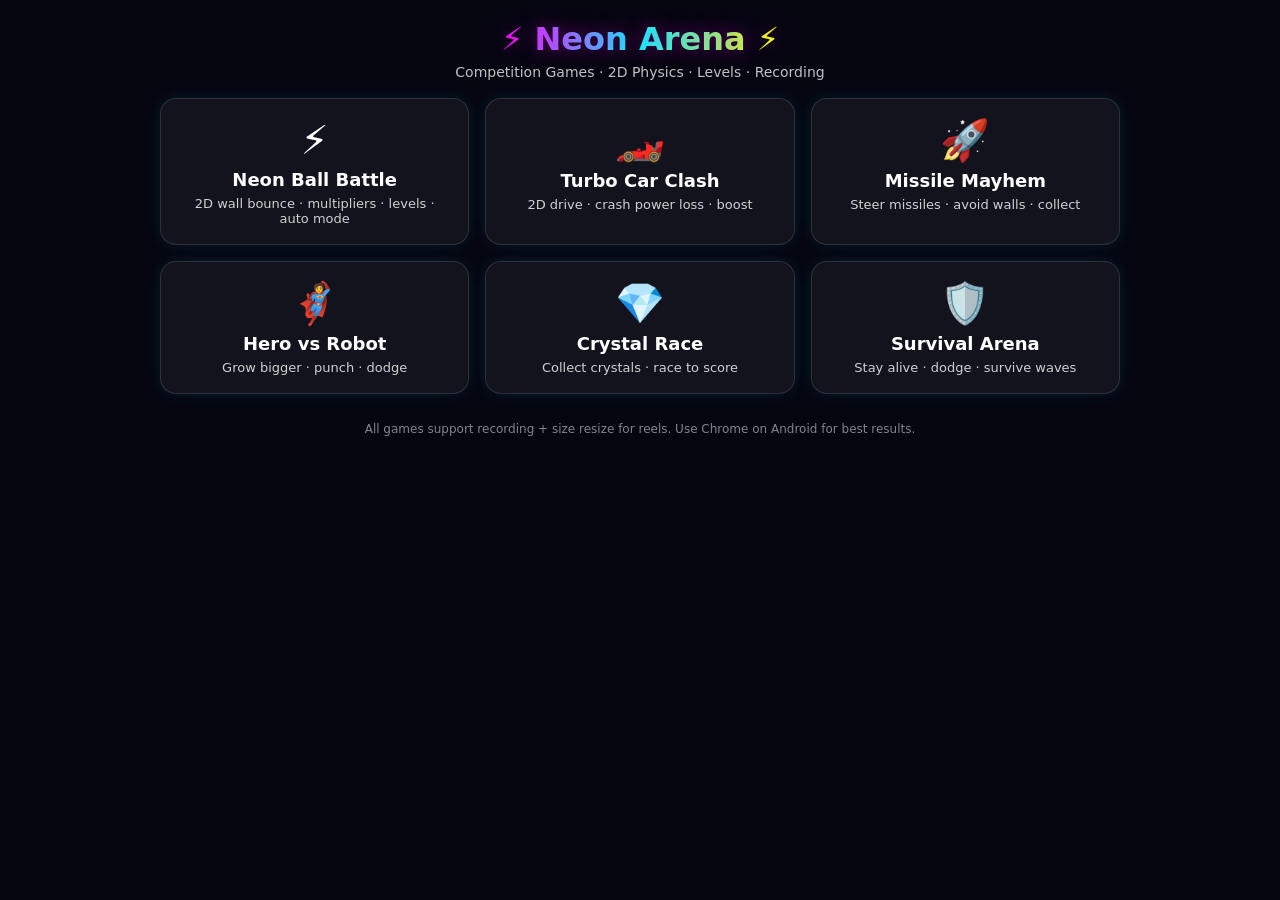
==== commit b1a1ee24: "Update index with Neon Arena theme and all modes including Crystal Race and Survival" ====
--- a/index.html
+++ b/index.html
@@ -3,24 +3,93 @@
 <head>
 <meta charset="UTF-8">
 <meta name="viewport" content="width=device-width, initial-scale=1.0">
-<title>Competition Games</title>
+<title>Neon Arena — Competition Games</title>
 <style>
-body{margin:0;background:linear-gradient(135deg,#0f0c29,#302b63);color:#fff;font-family:system-ui;min-height:100vh;display:flex;flex-direction:column;align-items:center;padding:20px}
-h1{font-size:36px;background:linear-gradient(90deg,#ff00aa,#00ffcc);-webkit-background-clip:text;-webkit-text-fill-color:transparent;text-align:center}
-.grid{display:grid;grid-template-columns:repeat(auto-fit,minmax(240px,1fr));gap:20px;width:100%;max-width:900px;margin-top:20px}
-.card{background:rgba(255,255,255,.08);border-radius:16px;padding:20px;text-align:center;text-decoration:none;color:#fff;border:1px solid rgba(255,255,255,.1);transition:.2s}
-.card:hover{transform:translateY(-5px)}
-.emoji{font-size:48px}
+  * { margin: 0; padding: 0; box-sizing: border-box; }
+  body {
+    background: #050510;
+    color: #fff;
+    font-family: 'Segoe UI', system-ui, sans-serif;
+    min-height: 100vh;
+    display: flex;
+    flex-direction: column;
+    align-items: center;
+    padding: 20px 12px;
+  }
+  h1 {
+    font-size: 32px;
+    margin-bottom: 6px;
+    background: linear-gradient(90deg, #ff00ff, #00ffff, #ffff00);
+    -webkit-background-clip: text;
+    -webkit-text-fill-color: transparent;
+    text-align: center;
+    text-shadow: 0 0 20px rgba(255,0,255,0.4);
+  }
+  .subtitle { opacity: 0.75; margin-bottom: 18px; text-align: center; font-size: 14px; }
+  .grid {
+    display: grid;
+    grid-template-columns: repeat(auto-fit, minmax(240px, 1fr));
+    gap: 16px;
+    width: 100%;
+    max-width: 960px;
+  }
+  .card {
+    background: rgba(255,255,255,0.06);
+    border: 1px solid rgba(255,255,255,0.12);
+    border-radius: 16px;
+    padding: 18px;
+    text-align: center;
+    text-decoration: none;
+    color: #fff;
+    transition: all 0.25s ease;
+    box-shadow: 0 0 15px rgba(0,255,255,0.1);
+  }
+  .card:hover {
+    transform: translateY(-6px);
+    border-color: #00ffff;
+    box-shadow: 0 0 25px rgba(0,255,255,0.35);
+  }
+  .emoji { font-size: 40px; margin-bottom: 6px; }
+  .card h2 { font-size: 18px; margin: 6px 0; }
+  .card p { font-size: 13px; opacity: 0.8; }
+  footer { margin-top: 28px; opacity: 0.5; font-size: 12px; text-align: center; }
 </style>
 </head>
 <body>
-<h1>🔥 Competition Games 🔥</h1>
-<p style="text-align:center;opacity:.9">Choose a game. All are playable with keyboard. Ball Battle has levels + recording + auto mode.</p>
+<h1>⚡ Neon Arena ⚡</h1>
+<div class="subtitle">Competition Games · 2D Physics · Levels · Recording</div>
 <div class="grid">
-  <a class="card" href="ball_battle.html"><div class="emoji">⚡</div><h2>Neon Ball Battle</h2><p>Levels • Names • Colors • Recording • Auto mode</p></a>
-  <a class="card" href="car_clash.html"><div class="emoji">🏎️</div><h2>Turbo Car Clash</h2><p>Drive cars • Collect power</p></a>
-  <a class="card" href="missile_mayhem.html"><div class="emoji">🚀</div><h2>Missile Mayhem</h2><p>Steer missiles</p></a>
-  <a class="card" href="hero_clash.html"><div class="emoji">🦸</div><h2>Hero Clash</h2><p>Grow bigger</p></a>
+  <a class="card" href="ball_battle.html">
+    <div class="emoji">⚡</div>
+    <h2>Neon Ball Battle</h2>
+    <p>2D wall bounce · multipliers · levels · auto mode</p>
+  </a>
+  <a class="card" href="car_clash.html">
+    <div class="emoji">🏎️</div>
+    <h2>Turbo Car Clash</h2>
+    <p>2D drive · crash power loss · boost</p>
+  </a>
+  <a class="card" href="missile_mayhem.html">
+    <div class="emoji">🚀</div>
+    <h2>Missile Mayhem</h2>
+    <p>Steer missiles · avoid walls · collect</p>
+  </a>
+  <a class="card" href="hero_clash.html">
+    <div class="emoji">🦸</div>
+    <h2>Hero vs Robot</h2>
+    <p>Grow bigger · punch · dodge</p>
+  </a>
+  <a class="card" href="crystal_race.html">
+    <div class="emoji">💎</div>
+    <h2>Crystal Race</h2>
+    <p>Collect crystals · race to score</p>
+  </a>
+  <a class="card" href="survival.html">
+    <div class="emoji">🛡️</div>
+    <h2>Survival Arena</h2>
+    <p>Stay alive · dodge · survive waves</p>
+  </a>
 </div>
+<footer>All games support recording + size resize for reels. Use Chrome on Android for best results.</footer>
 </body>
 </html>
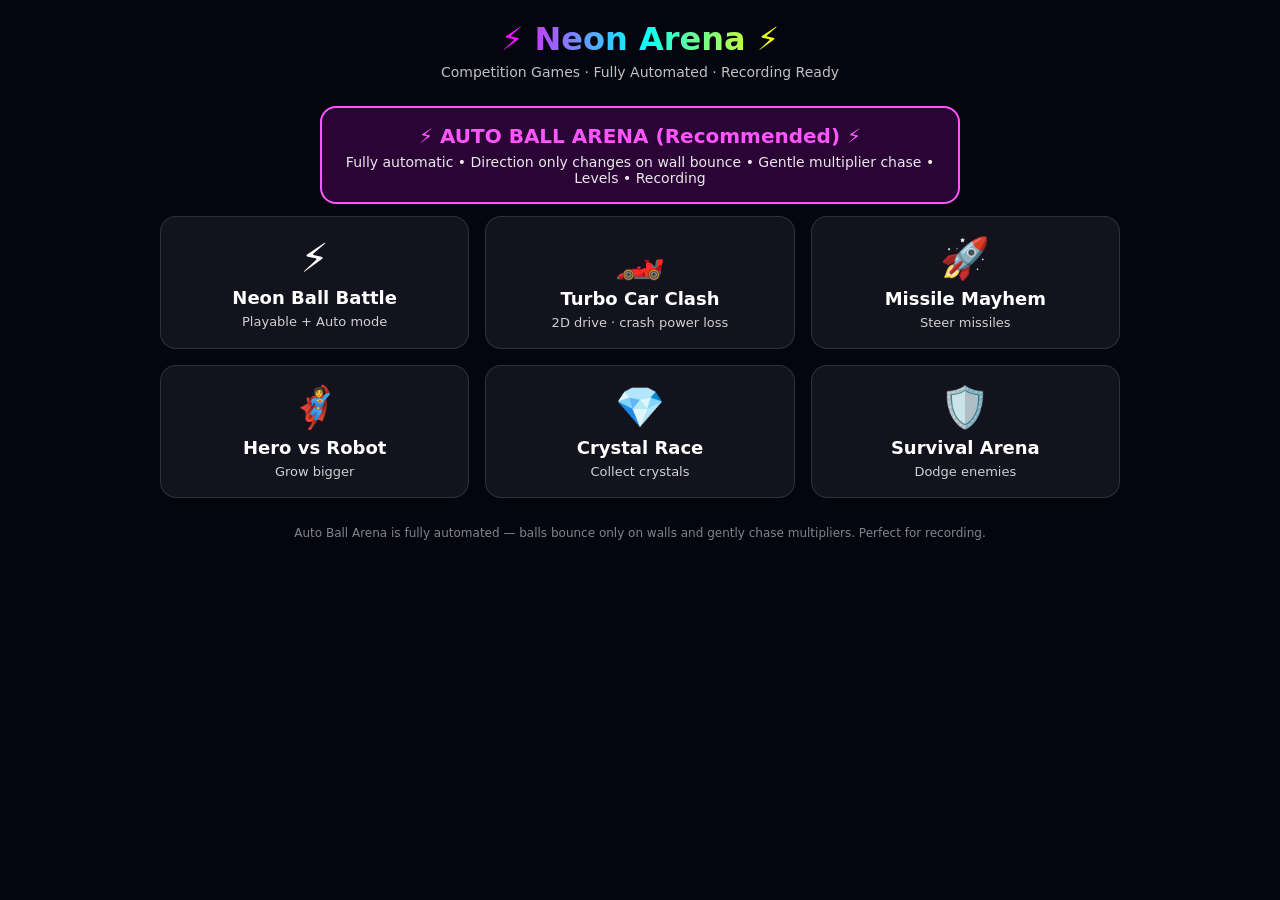
==== commit edb5227f: "Feature fully automated ball arena as recommended mode" ====
--- a/index.html
+++ b/index.html
@@ -23,9 +23,19 @@
     -webkit-background-clip: text;
     -webkit-text-fill-color: transparent;
     text-align: center;
-    text-shadow: 0 0 20px rgba(255,0,255,0.4);
   }
-  .subtitle { opacity: 0.75; margin-bottom: 18px; text-align: center; font-size: 14px; }
+  .featured {
+    background: rgba(255,0,255,0.15);
+    border: 2px solid #ff55ff;
+    border-radius: 16px;
+    padding: 16px;
+    margin: 12px 0;
+    text-align: center;
+    max-width: 640px;
+  }
+  .featured a { color: #ff55ff; font-size: 20px; font-weight: bold; text-decoration: none; }
+  .featured p { margin-top: 6px; opacity: 0.9; font-size: 14px; }
+  .subtitle { opacity: 0.75; margin-bottom: 14px; text-align: center; font-size: 14px; }
   .grid {
     display: grid;
     grid-template-columns: repeat(auto-fit, minmax(240px, 1fr));
@@ -42,13 +52,8 @@
     text-decoration: none;
     color: #fff;
     transition: all 0.25s ease;
-    box-shadow: 0 0 15px rgba(0,255,255,0.1);
   }
-  .card:hover {
-    transform: translateY(-6px);
-    border-color: #00ffff;
-    box-shadow: 0 0 25px rgba(0,255,255,0.35);
-  }
+  .card:hover { transform: translateY(-6px); border-color: #00ffff; }
   .emoji { font-size: 40px; margin-bottom: 6px; }
   .card h2 { font-size: 18px; margin: 6px 0; }
   .card p { font-size: 13px; opacity: 0.8; }
@@ -57,39 +62,45 @@
 </head>
 <body>
 <h1>⚡ Neon Arena ⚡</h1>
-<div class="subtitle">Competition Games · 2D Physics · Levels · Recording</div>
+<div class="subtitle">Competition Games · Fully Automated · Recording Ready</div>
+
+<div class="featured">
+  <a href="auto_ball_arena.html">⚡ AUTO BALL ARENA (Recommended) ⚡</a>
+  <p>Fully automatic • Direction only changes on wall bounce • Gentle multiplier chase • Levels • Recording</p>
+</div>
+
 <div class="grid">
   <a class="card" href="ball_battle.html">
     <div class="emoji">⚡</div>
     <h2>Neon Ball Battle</h2>
-    <p>2D wall bounce · multipliers · levels · auto mode</p>
+    <p>Playable + Auto mode</p>
   </a>
   <a class="card" href="car_clash.html">
     <div class="emoji">🏎️</div>
     <h2>Turbo Car Clash</h2>
-    <p>2D drive · crash power loss · boost</p>
+    <p>2D drive · crash power loss</p>
   </a>
   <a class="card" href="missile_mayhem.html">
     <div class="emoji">🚀</div>
     <h2>Missile Mayhem</h2>
-    <p>Steer missiles · avoid walls · collect</p>
+    <p>Steer missiles</p>
   </a>
   <a class="card" href="hero_clash.html">
     <div class="emoji">🦸</div>
     <h2>Hero vs Robot</h2>
-    <p>Grow bigger · punch · dodge</p>
+    <p>Grow bigger</p>
   </a>
   <a class="card" href="crystal_race.html">
     <div class="emoji">💎</div>
     <h2>Crystal Race</h2>
-    <p>Collect crystals · race to score</p>
+    <p>Collect crystals</p>
   </a>
   <a class="card" href="survival.html">
     <div class="emoji">🛡️</div>
     <h2>Survival Arena</h2>
-    <p>Stay alive · dodge · survive waves</p>
+    <p>Dodge enemies</p>
   </a>
 </div>
-<footer>All games support recording + size resize for reels. Use Chrome on Android for best results.</footer>
+<footer>Auto Ball Arena is fully automated — balls bounce only on walls and gently chase multipliers. Perfect for recording.</footer>
 </body>
 </html>
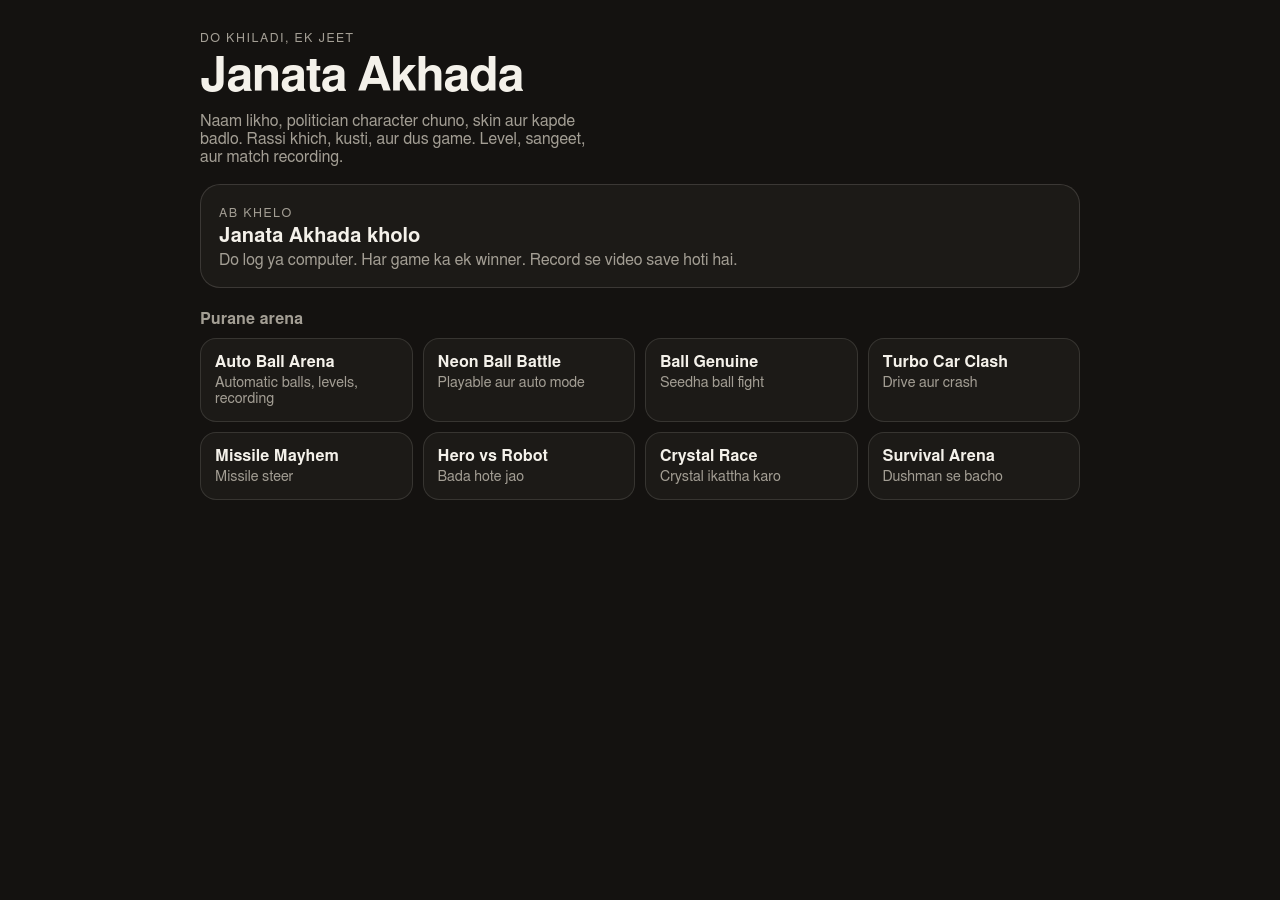
==== commit 3f7356ee: "Add Janata Akhada: ten two-player games, characters, levels, and recording" ====
--- a/index.html
+++ b/index.html
@@ -1,106 +1,77 @@
 <!DOCTYPE html>
-<html lang="en">
+<html lang="hi">
 <head>
 <meta charset="UTF-8">
 <meta name="viewport" content="width=device-width, initial-scale=1.0">
-<title>Neon Arena — Competition Games</title>
+<title>Janata Akhada — Competition Games</title>
 <style>
-  * { margin: 0; padding: 0; box-sizing: border-box; }
+  * { box-sizing: border-box; margin: 0; }
   body {
-    background: #050510;
-    color: #fff;
-    font-family: 'Segoe UI', system-ui, sans-serif;
+    background: #141210;
+    color: #f4f1ea;
+    font-family: "Noto Sans Devanagari", "FreeSans", "Nirmala UI", sans-serif;
     min-height: 100vh;
-    display: flex;
-    flex-direction: column;
-    align-items: center;
-    padding: 20px 12px;
+    padding: 32px 16px 48px;
   }
+  .wrap { width: min(880px, 100%); margin: 0 auto; }
   h1 {
-    font-size: 32px;
-    margin-bottom: 6px;
-    background: linear-gradient(90deg, #ff00ff, #00ffff, #ffff00);
-    -webkit-background-clip: text;
-    -webkit-text-fill-color: transparent;
-    text-align: center;
+    font-size: clamp(2rem, 1.4rem + 2vw, 3rem);
+    letter-spacing: -0.03em;
+    line-height: 1.1;
+    margin: 6px 0 8px;
   }
-  .featured {
-    background: rgba(255,0,255,0.15);
-    border: 2px solid #ff55ff;
-    border-radius: 16px;
-    padding: 16px;
-    margin: 12px 0;
-    text-align: center;
-    max-width: 640px;
+  .kicker { color: #a39e94; letter-spacing: 0.12em; text-transform: uppercase; font-size: 0.78rem; }
+  .lede { color: #a39e94; max-width: 46ch; margin-bottom: 18px; }
+  .feature {
+    display: block;
+    background: #1c1a17;
+    border: 1px solid rgba(244,241,234,0.14);
+    border-radius: 20px;
+    padding: 18px;
+    color: inherit;
+    text-decoration: none;
+    margin-bottom: 22px;
   }
-  .featured a { color: #ff55ff; font-size: 20px; font-weight: bold; text-decoration: none; }
-  .featured p { margin-top: 6px; opacity: 0.9; font-size: 14px; }
-  .subtitle { opacity: 0.75; margin-bottom: 14px; text-align: center; font-size: 14px; }
+  .feature strong { display: block; font-size: 1.25rem; margin: 4px 0; }
+  .feature span { color: #a39e94; }
   .grid {
     display: grid;
-    grid-template-columns: repeat(auto-fit, minmax(240px, 1fr));
-    gap: 16px;
-    width: 100%;
-    max-width: 960px;
+    grid-template-columns: repeat(auto-fit, minmax(200px, 1fr));
+    gap: 10px;
   }
-  .card {
-    background: rgba(255,255,255,0.06);
-    border: 1px solid rgba(255,255,255,0.12);
+  a.card {
+    background: #1c1a17;
+    border: 1px solid rgba(244,241,234,0.12);
     border-radius: 16px;
-    padding: 18px;
-    text-align: center;
+    padding: 14px;
+    color: inherit;
     text-decoration: none;
-    color: #fff;
-    transition: all 0.25s ease;
   }
-  .card:hover { transform: translateY(-6px); border-color: #00ffff; }
-  .emoji { font-size: 40px; margin-bottom: 6px; }
-  .card h2 { font-size: 18px; margin: 6px 0; }
-  .card p { font-size: 13px; opacity: 0.8; }
-  footer { margin-top: 28px; opacity: 0.5; font-size: 12px; text-align: center; }
+  a.card p { color: #a39e94; font-size: 0.9rem; margin-top: 4px; }
+  h2 { font-size: 1rem; font-weight: 600; margin: 8px 0 10px; color: #a39e94; }
 </style>
 </head>
 <body>
-<h1>⚡ Neon Arena ⚡</h1>
-<div class="subtitle">Competition Games · Fully Automated · Recording Ready</div>
-
-<div class="featured">
-  <a href="auto_ball_arena.html">⚡ AUTO BALL ARENA (Recommended) ⚡</a>
-  <p>Fully automatic • Direction only changes on wall bounce • Gentle multiplier chase • Levels • Recording</p>
+<div class="wrap">
+  <p class="kicker">Do khiladi, ek jeet</p>
+  <h1>Janata Akhada</h1>
+  <p class="lede">Naam likho, politician character chuno, skin aur kapde badlo. Rassi khich, kusti, aur dus game. Level, sangeet, aur match recording.</p>
+  <a class="feature" href="akhada/index.html">
+    <span class="kicker">Ab khelo</span>
+    <strong>Janata Akhada kholo</strong>
+    <span>Do log ya computer. Har game ka ek winner. Record se video save hoti hai.</span>
+  </a>
+  <h2>Purane arena</h2>
+  <div class="grid">
+    <a class="card" href="auto_ball_arena.html"><strong>Auto Ball Arena</strong><p>Automatic balls, levels, recording</p></a>
+    <a class="card" href="ball_battle.html"><strong>Neon Ball Battle</strong><p>Playable aur auto mode</p></a>
+    <a class="card" href="ball_genuine.html"><strong>Ball Genuine</strong><p>Seedha ball fight</p></a>
+    <a class="card" href="car_clash.html"><strong>Turbo Car Clash</strong><p>Drive aur crash</p></a>
+    <a class="card" href="missile_mayhem.html"><strong>Missile Mayhem</strong><p>Missile steer</p></a>
+    <a class="card" href="hero_clash.html"><strong>Hero vs Robot</strong><p>Bada hote jao</p></a>
+    <a class="card" href="crystal_race.html"><strong>Crystal Race</strong><p>Crystal ikattha karo</p></a>
+    <a class="card" href="survival.html"><strong>Survival Arena</strong><p>Dushman se bacho</p></a>
+  </div>
 </div>
-
-<div class="grid">
-  <a class="card" href="ball_battle.html">
-    <div class="emoji">⚡</div>
-    <h2>Neon Ball Battle</h2>
-    <p>Playable + Auto mode</p>
-  </a>
-  <a class="card" href="car_clash.html">
-    <div class="emoji">🏎️</div>
-    <h2>Turbo Car Clash</h2>
-    <p>2D drive · crash power loss</p>
-  </a>
-  <a class="card" href="missile_mayhem.html">
-    <div class="emoji">🚀</div>
-    <h2>Missile Mayhem</h2>
-    <p>Steer missiles</p>
-  </a>
-  <a class="card" href="hero_clash.html">
-    <div class="emoji">🦸</div>
-    <h2>Hero vs Robot</h2>
-    <p>Grow bigger</p>
-  </a>
-  <a class="card" href="crystal_race.html">
-    <div class="emoji">💎</div>
-    <h2>Crystal Race</h2>
-    <p>Collect crystals</p>
-  </a>
-  <a class="card" href="survival.html">
-    <div class="emoji">🛡️</div>
-    <h2>Survival Arena</h2>
-    <p>Dodge enemies</p>
-  </a>
-</div>
-<footer>Auto Ball Arena is fully automated — balls bounce only on walls and gently chase multipliers. Perfect for recording.</footer>
 </body>
-</html>+</html>
